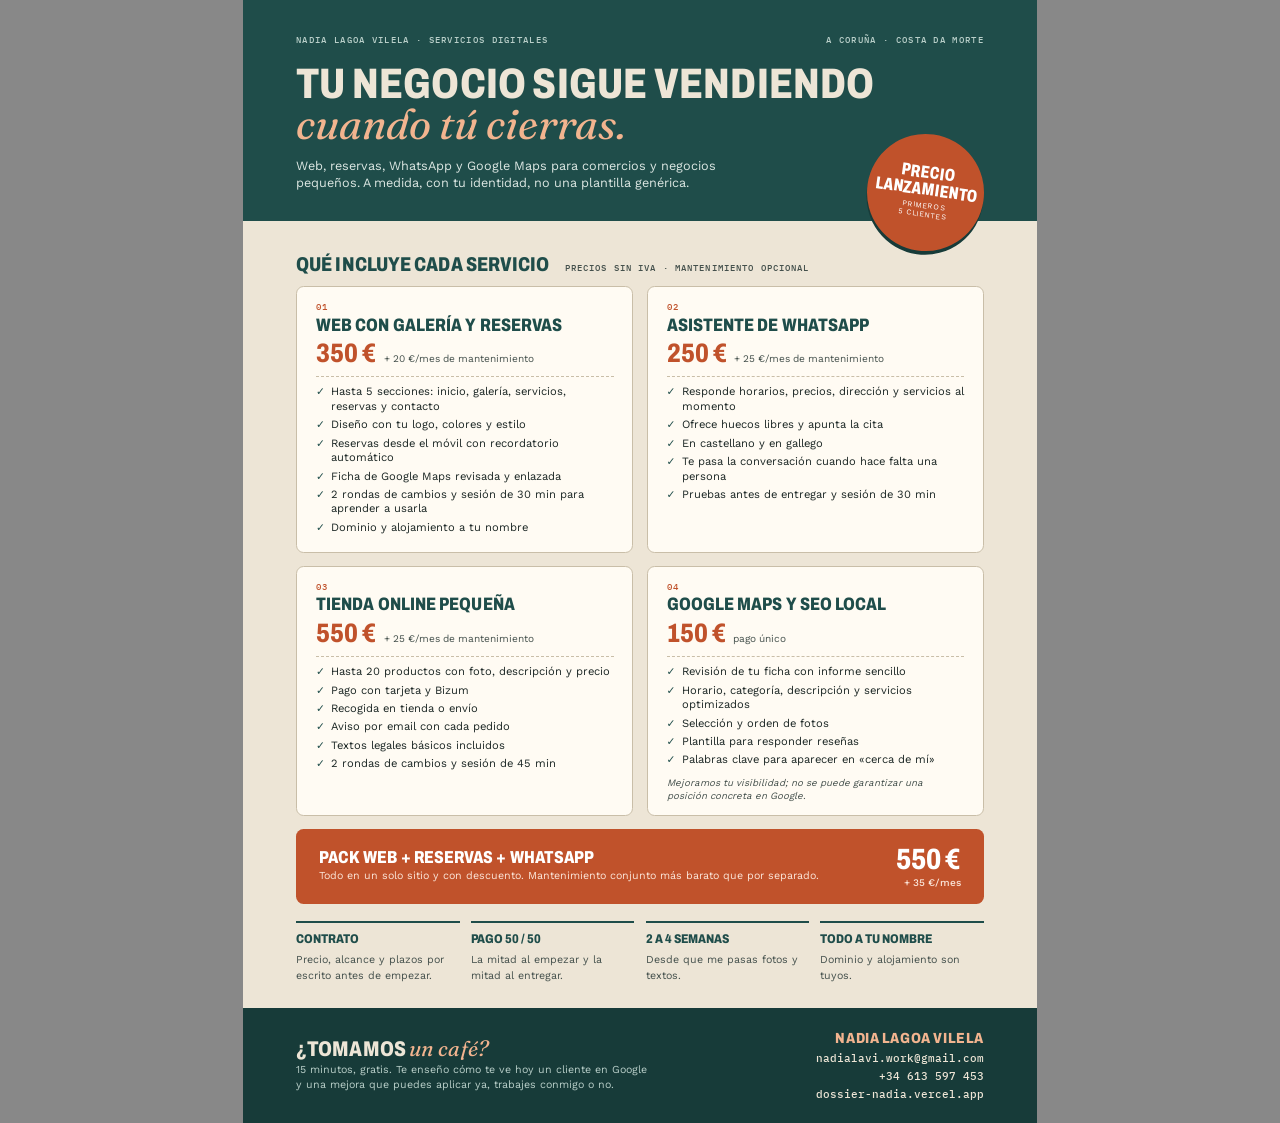
==== flyer/index.html @ ef5b016a "Añadir flyer A4 de servicios y precios (HTML, PDF y PNG) Co-Authored-By: Claude Sonnet 5.5 <noreply@" ====
<!doctype html>
<html lang="es">
<head>
<meta charset="utf-8">
<title>Flyer de servicios · Nadia Lagoa Vilela</title>
<link rel="stylesheet" href="../imprimir/fonts-local.css">
<style>
  @page{size:A4; margin:0}
  :root{
    --paper:#EDE5D6; --paper-2:#E2D8C4; --card:#FFFBF3;
    --ink:#1B2624; --ink-soft:#44504C; --line:#C9BEA8;
    --mar:#1F4D4A; --mar-2:#173B39; --amber:#C0522B; --amber-soft:#F2D3BF;
  }
  *{box-sizing:border-box}
  html,body{margin:0; padding:0; background:#888}
  body{font-family:'Work Sans',system-ui,sans-serif; color:var(--ink); font-size:9pt; line-height:1.35; -webkit-font-smoothing:antialiased; print-color-adjust:exact; -webkit-print-color-adjust:exact}
  .page{width:210mm; height:297mm; background:var(--paper); position:relative; overflow:hidden; margin:0 auto}

  h1,h2,h3{font-family:'Archivo','Arial Narrow',sans-serif; font-stretch:78%; font-weight:800; text-transform:uppercase; margin:0; line-height:.95; letter-spacing:.005em}
  .mono{font-family:'IBM Plex Mono',monospace}
  .script{font-family:'Fraunces',Georgia,serif; font-style:italic}

  /* cabecera */
  header{background:var(--mar); color:var(--paper); padding:9mm 14mm 8mm; position:relative}
  header .top{display:flex; justify-content:space-between; align-items:center; font-family:'IBM Plex Mono',monospace; font-size:7pt; letter-spacing:.14em; text-transform:uppercase; color:#B9CFC9; margin-bottom:4.5mm}
  header h1{font-size:32pt; color:var(--paper); max-width:160mm}
  header h1 .script{text-transform:none; font-weight:500; color:#F2B48F; letter-spacing:0}
  header p{margin:3mm 0 0; font-size:9.5pt; max-width:125mm; color:#DCE7E3}
  .badge{position:absolute; right:14mm; bottom:-8mm; background:var(--amber); color:#fff; width:31mm; height:31mm; border-radius:50%; display:flex; flex-direction:column; align-items:center; justify-content:center; text-align:center; transform:rotate(8deg); box-shadow:0 1mm 0 var(--mar-2)}
  .badge b{font-family:'Archivo',sans-serif; font-stretch:70%; font-weight:800; font-size:13pt; line-height:.95; text-transform:uppercase}
  .badge span{font-size:5.6pt; max-width:20mm; line-height:1.2; letter-spacing:.08em; text-transform:uppercase; margin-top:1mm}

  /* servicios */
  main{padding:9mm 14mm 0}
  .sec-title{display:flex; align-items:baseline; gap:4mm; margin-bottom:3mm}
  .sec-title h2{font-size:15pt; color:var(--mar)}
  .sec-title .mono{font-size:7pt; letter-spacing:.12em; text-transform:uppercase; color:var(--ink-soft)}
  .grid{display:grid; grid-template-columns:1fr 1fr; gap:3.5mm}
  .card{background:var(--card); border:1pt solid var(--line); border-radius:2mm; padding:3.6mm 5mm 3.4mm; position:relative}
  .card .num{font-family:'IBM Plex Mono',monospace; font-size:7pt; letter-spacing:.14em; color:var(--amber)}
  .card h3{font-size:13.5pt; color:var(--mar); margin:.8mm 0 2mm}
  .price{display:flex; align-items:baseline; gap:2mm; margin-bottom:2.2mm; padding-bottom:2.2mm; border-bottom:1pt dashed var(--line)}
  .price b{font-family:'Archivo',sans-serif; font-stretch:80%; font-weight:800; font-size:20pt; color:var(--amber); line-height:1}
  .price span{font-size:7.6pt; color:var(--ink-soft)}
  ul{list-style:none; margin:0; padding:0}
  li{position:relative; padding-left:4mm; margin-bottom:1mm; font-size:8.4pt; line-height:1.3}
  li::before{content:"✓"; position:absolute; left:0; top:0; color:var(--mar); font-weight:700; font-size:8pt}
  .no{margin-top:2.2mm; font-size:7.3pt; color:var(--ink-soft); font-style:italic}

  /* pack */
  .pack{margin-top:3.5mm; background:var(--amber); color:#fff; border-radius:2mm; padding:4.2mm 6mm; display:flex; align-items:center; justify-content:space-between; gap:6mm}
  .pack h3{font-size:13pt; color:#fff}
  .pack p{margin:.8mm 0 0; font-size:8pt; color:#FBE6DA}
  .pack .big{font-family:'Archivo',sans-serif; font-stretch:80%; font-weight:800; font-size:22pt; line-height:1; white-space:nowrap}
  .pack .big small{display:block; font-family:'Work Sans',sans-serif; font-stretch:100%; font-weight:500; font-size:7.6pt; text-align:right; margin-top:1mm; color:#FBE6DA}

  /* condiciones */
  .cond{margin-top:4.5mm; display:grid; grid-template-columns:repeat(4,1fr); gap:3mm}
  .cond div{border-top:2pt solid var(--mar); padding-top:2mm}
  .cond b{display:block; font-family:'Archivo',sans-serif; font-stretch:82%; font-weight:800; text-transform:uppercase; font-size:9.5pt; color:var(--mar); margin-bottom:.8mm}
  .cond span{font-size:8pt; color:var(--ink-soft)}

  /* contacto */
  footer{position:absolute; left:0; right:0; bottom:0; background:var(--mar-2); color:var(--paper); padding:5mm 14mm; display:flex; justify-content:space-between; align-items:center; gap:8mm}
  footer h2{font-size:16pt; color:var(--paper)}
  footer h2 .script{text-transform:none; font-weight:500; color:#F2B48F}
  footer p{margin:1mm 0 0; font-size:8pt; color:#B9CFC9}
  .contact{font-size:8.2pt; text-align:right; line-height:1.55}
  .contact b{font-family:'IBM Plex Mono',monospace; font-weight:500}
  .contact .name{font-family:'Archivo',sans-serif; font-stretch:82%; font-weight:800; text-transform:uppercase; font-size:11pt; letter-spacing:.04em; color:#F2B48F}
</style>
</head>
<body>
<div class="page">

  <header>
    <div class="top"><span>Nadia Lagoa Vilela · Servicios digitales</span><span>A Coruña · Costa da Morte</span></div>
    <h1>Tu negocio sigue vendiendo <span class="script">cuando tú cierras.</span></h1>
    <p>Web, reservas, WhatsApp y Google Maps para comercios y negocios pequeños. A medida, con tu identidad, no una plantilla genérica.</p>
    <div class="badge"><b>Precio<br>lanzamiento</b><span>primeros<br>5 clientes</span></div>
  </header>

  <main>
    <div class="sec-title"><h2>Qué incluye cada servicio</h2><span class="mono">Precios sin IVA · mantenimiento opcional</span></div>

    <div class="grid">
      <section class="card">
        <div class="num">01</div>
        <h3>Web con galería y reservas</h3>
        <div class="price"><b>350 €</b><span>+ 20 €/mes de mantenimiento</span></div>
        <ul>
          <li>Hasta 5 secciones: inicio, galería, servicios, reservas y contacto</li>
          <li>Diseño con tu logo, colores y estilo</li>
          <li>Reservas desde el móvil con recordatorio automático</li>
          <li>Ficha de Google Maps revisada y enlazada</li>
          <li>2 rondas de cambios y sesión de 30 min para aprender a usarla</li>
          <li>Dominio y alojamiento a tu nombre</li>
        </ul>
      </section>

      <section class="card">
        <div class="num">02</div>
        <h3>Asistente de WhatsApp</h3>
        <div class="price"><b>250 €</b><span>+ 25 €/mes de mantenimiento</span></div>
        <ul>
          <li>Responde horarios, precios, dirección y servicios al momento</li>
          <li>Ofrece huecos libres y apunta la cita</li>
          <li>En castellano y en gallego</li>
          <li>Te pasa la conversación cuando hace falta una persona</li>
          <li>Pruebas antes de entregar y sesión de 30 min</li>
        </ul>
      </section>

      <section class="card">
        <div class="num">03</div>
        <h3>Tienda online pequeña</h3>
        <div class="price"><b>550 €</b><span>+ 25 €/mes de mantenimiento</span></div>
        <ul>
          <li>Hasta 20 productos con foto, descripción y precio</li>
          <li>Pago con tarjeta y Bizum</li>
          <li>Recogida en tienda o envío</li>
          <li>Aviso por email con cada pedido</li>
          <li>Textos legales básicos incluidos</li>
          <li>2 rondas de cambios y sesión de 45 min</li>
        </ul>
      </section>

      <section class="card">
        <div class="num">04</div>
        <h3>Google Maps y SEO local</h3>
        <div class="price"><b>150 €</b><span>pago único</span></div>
        <ul>
          <li>Revisión de tu ficha con informe sencillo</li>
          <li>Horario, categoría, descripción y servicios optimizados</li>
          <li>Selección y orden de fotos</li>
          <li>Plantilla para responder reseñas</li>
          <li>Palabras clave para aparecer en «cerca de mí»</li>
        </ul>
        <div class="no">Mejoramos tu visibilidad; no se puede garantizar una posición concreta en Google.</div>
      </section>
    </div>

    <div class="pack">
      <div>
        <h3>Pack web + reservas + WhatsApp</h3>
        <p>Todo en un solo sitio y con descuento. Mantenimiento conjunto más barato que por separado.</p>
      </div>
      <div class="big">550 €<small>+ 35 €/mes</small></div>
    </div>

    <div class="cond">
      <div><b>Contrato</b><span>Precio, alcance y plazos por escrito antes de empezar.</span></div>
      <div><b>Pago 50 / 50</b><span>La mitad al empezar y la mitad al entregar.</span></div>
      <div><b>2 a 4 semanas</b><span>Desde que me pasas fotos y textos.</span></div>
      <div><b>Todo a tu nombre</b><span>Dominio y alojamiento son tuyos.</span></div>
    </div>
  </main>

  <footer>
    <div>
      <h2>¿Tomamos <span class="script">un café?</span></h2>
      <p>15 minutos, gratis. Te enseño cómo te ve hoy un cliente en Google<br>y una mejora que puedes aplicar ya, trabajes conmigo o no.</p>
    </div>
    <div class="contact">
      <div class="name">Nadia Lagoa Vilela</div>
      <div><b>nadialavi.work@gmail.com</b></div>
      <div><b>+34 613 597 453</b></div>
      <div><b>dossier-nadia.vercel.app</b></div>
    </div>
  </footer>

</div>
</body>
</html>
---- imprimir/fonts-local.css ----
/* vietnamese */
@font-face {
  font-family: 'Archivo';
  font-style: normal;
  font-weight: 500 800;
  font-stretch: 62% 125%;
  font-display: swap;
  src: url(fonts/archivo_v25_k3kQo8UDI-1M0wlSfdboLnnA.woff2) format('woff2');
  unicode-range: U+0102-0103, U+0110-0111, U+0128-0129, U+0168-0169, U+01A0-01A1, U+01AF-01B0, U+0300-0301, U+0303-0304, U+0308-0309, U+0323, U+0329, U+1EA0-1EF9, U+20AB;
}
/* latin-ext */
@font-face {
  font-family: 'Archivo';
  font-style: normal;
  font-weight: 500 800;
  font-stretch: 62% 125%;
  font-display: swap;
  src: url(fonts/archivo_v25_k3kQo8UDI-1M0wlSfdfoLnnA.woff2) format('woff2');
  unicode-range: U+0100-02BA, U+02BD-02C5, U+02C7-02CC, U+02CE-02D7, U+02DD-02FF, U+0304, U+0308, U+0329, U+1D00-1DBF, U+1E00-1E9F, U+1EF2-1EFF, U+2020, U+20A0-20AB, U+20AD-20C0, U+2113, U+2C60-2C7F, U+A720-A7FF;
}
/* latin */
@font-face {
  font-family: 'Archivo';
  font-style: normal;
  font-weight: 500 800;
  font-stretch: 62% 125%;
  font-display: swap;
  src: url(fonts/archivo_v25_k3kQo8UDI-1M0wlSfdnoLg.woff2) format('woff2');
  unicode-range: U+0000-00FF, U+0131, U+0152-0153, U+02BB-02BC, U+02C6, U+02DA, U+02DC, U+0304, U+0308, U+0329, U+2000-206F, U+20AC, U+2122, U+2191, U+2193, U+2212, U+2215, U+FEFF, U+FFFD;
}
/* vietnamese */
@font-face {
  font-family: 'Fraunces';
  font-style: italic;
  font-weight: 400;
  font-display: swap;
  src: url(fonts/fraunces_v38_6NUs8FyLNQOQZAnv9ZwNjucMHVn85Ni7emAe9lKqZTnbB-gzTK0K1ChJdt9hFwpX9W37ll9_mvIiQvTm.woff2) format('woff2');
  unicode-range: U+0102-0103, U+0110-0111, U+0128-0129, U+0168-0169, U+01A0-01A1, U+01AF-01B0, U+0300-0301, U+0303-0304, U+0308-0309, U+0323, U+0329, U+1EA0-1EF9, U+20AB;
}
/* latin-ext */
@font-face {
  font-family: 'Fraunces';
  font-style: italic;
  font-weight: 400;
  font-display: swap;
  src: url(fonts/fraunces_v38_6NUs8FyLNQOQZAnv9ZwNjucMHVn85Ni7emAe9lKqZTnbB-gzTK0K1ChJdt9hFwpX9W37ll9_mvMiQvTm.woff2) format('woff2');
  unicode-range: U+0100-02BA, U+02BD-02C5, U+02C7-02CC, U+02CE-02D7, U+02DD-02FF, U+0304, U+0308, U+0329, U+1D00-1DBF, U+1E00-1E9F, U+1EF2-1EFF, U+2020, U+20A0-20AB, U+20AD-20C0, U+2113, U+2C60-2C7F, U+A720-A7FF;
}
/* latin */
@font-face {
  font-family: 'Fraunces';
  font-style: italic;
  font-weight: 400;
  font-display: swap;
  src: url(fonts/fraunces_v38_6NUs8FyLNQOQZAnv9ZwNjucMHVn85Ni7emAe9lKqZTnbB-gzTK0K1ChJdt9hFwpX9W37ll9_mv0iQg.woff2) format('woff2');
  unicode-range: U+0000-00FF, U+0131, U+0152-0153, U+02BB-02BC, U+02C6, U+02DA, U+02DC, U+0304, U+0308, U+0329, U+2000-206F, U+20AC, U+2122, U+2191, U+2193, U+2212, U+2215, U+FEFF, U+FFFD;
}
/* cyrillic-ext */
@font-face {
  font-family: 'IBM Plex Mono';
  font-style: normal;
  font-weight: 500;
  font-display: swap;
  src: url(fonts/ibmplexmono_v20_-F6qfjptAgt5VM-kVkqdyU8n3twJwl1FgtIU.woff2) format('woff2');
  unicode-range: U+0460-052F, U+1C80-1C8A, U+20B4, U+2DE0-2DFF, U+A640-A69F, U+FE2E-FE2F;
}
/* cyrillic */
@font-face {
  font-family: 'IBM Plex Mono';
  font-style: normal;
  font-weight: 500;
  font-display: swap;
  src: url(fonts/ibmplexmono_v20_-F6qfjptAgt5VM-kVkqdyU8n3twJwlRFgtIU.woff2) format('woff2');
  unicode-range: U+0301, U+0400-045F, U+0490-0491, U+04B0-04B1, U+2116;
}
/* vietnamese */
@font-face {
  font-family: 'IBM Plex Mono';
  font-style: normal;
  font-weight: 500;
  font-display: swap;
  src: url(fonts/ibmplexmono_v20_-F6qfjptAgt5VM-kVkqdyU8n3twJwl9FgtIU.woff2) format('woff2');
  unicode-range: U+0102-0103, U+0110-0111, U+0128-0129, U+0168-0169, U+01A0-01A1, U+01AF-01B0, U+0300-0301, U+0303-0304, U+0308-0309, U+0323, U+0329, U+1EA0-1EF9, U+20AB;
}
/* latin-ext */
@font-face {
  font-family: 'IBM Plex Mono';
  font-style: normal;
  font-weight: 500;
  font-display: swap;
  src: url(fonts/ibmplexmono_v20_-F6qfjptAgt5VM-kVkqdyU8n3twJwl5FgtIU.woff2) format('woff2');
  unicode-range: U+0100-02BA, U+02BD-02C5, U+02C7-02CC, U+02CE-02D7, U+02DD-02FF, U+0304, U+0308, U+0329, U+1D00-1DBF, U+1E00-1E9F, U+1EF2-1EFF, U+2020, U+20A0-20AB, U+20AD-20C0, U+2113, U+2C60-2C7F, U+A720-A7FF;
}
/* latin */
@font-face {
  font-family: 'IBM Plex Mono';
  font-style: normal;
  font-weight: 500;
  font-display: swap;
  src: url(fonts/ibmplexmono_v20_-F6qfjptAgt5VM-kVkqdyU8n3twJwlBFgg.woff2) format('woff2');
  unicode-range: U+0000-00FF, U+0131, U+0152-0153, U+02BB-02BC, U+02C6, U+02DA, U+02DC, U+0304, U+0308, U+0329, U+2000-206F, U+20AC, U+2122, U+2191, U+2193, U+2212, U+2215, U+FEFF, U+FFFD;
}
/* cyrillic-ext */
@font-face {
  font-family: 'IBM Plex Mono';
  font-style: normal;
  font-weight: 600;
  font-display: swap;
  src: url(fonts/ibmplexmono_v20_-F6qfjptAgt5VM-kVkqdyU8n3vAOwl1FgtIU.woff2) format('woff2');
  unicode-range: U+0460-052F, U+1C80-1C8A, U+20B4, U+2DE0-2DFF, U+A640-A69F, U+FE2E-FE2F;
}
/* cyrillic */
@font-face {
  font-family: 'IBM Plex Mono';
  font-style: normal;
  font-weight: 600;
  font-display: swap;
  src: url(fonts/ibmplexmono_v20_-F6qfjptAgt5VM-kVkqdyU8n3vAOwlRFgtIU.woff2) format('woff2');
  unicode-range: U+0301, U+0400-045F, U+0490-0491, U+04B0-04B1, U+2116;
}
/* vietnamese */
@font-face {
  font-family: 'IBM Plex Mono';
  font-style: normal;
  font-weight: 600;
  font-display: swap;
  src: url(fonts/ibmplexmono_v20_-F6qfjptAgt5VM-kVkqdyU8n3vAOwl9FgtIU.woff2) format('woff2');
  unicode-range: U+0102-0103, U+0110-0111, U+0128-0129, U+0168-0169, U+01A0-01A1, U+01AF-01B0, U+0300-0301, U+0303-0304, U+0308-0309, U+0323, U+0329, U+1EA0-1EF9, U+20AB;
}
/* latin-ext */
@font-face {
  font-family: 'IBM Plex Mono';
  font-style: normal;
  font-weight: 600;
  font-display: swap;
  src: url(fonts/ibmplexmono_v20_-F6qfjptAgt5VM-kVkqdyU8n3vAOwl5FgtIU.woff2) format('woff2');
  unicode-range: U+0100-02BA, U+02BD-02C5, U+02C7-02CC, U+02CE-02D7, U+02DD-02FF, U+0304, U+0308, U+0329, U+1D00-1DBF, U+1E00-1E9F, U+1EF2-1EFF, U+2020, U+20A0-20AB, U+20AD-20C0, U+2113, U+2C60-2C7F, U+A720-A7FF;
}
/* latin */
@font-face {
  font-family: 'IBM Plex Mono';
  font-style: normal;
  font-weight: 600;
  font-display: swap;
  src: url(fonts/ibmplexmono_v20_-F6qfjptAgt5VM-kVkqdyU8n3vAOwlBFgg.woff2) format('woff2');
  unicode-range: U+0000-00FF, U+0131, U+0152-0153, U+02BB-02BC, U+02C6, U+02DA, U+02DC, U+0304, U+0308, U+0329, U+2000-206F, U+20AC, U+2122, U+2191, U+2193, U+2212, U+2215, U+FEFF, U+FFFD;
}
/* vietnamese */
@font-face {
  font-family: 'Work Sans';
  font-style: normal;
  font-weight: 400;
  font-display: swap;
  src: url(fonts/worksans_v24_QGYsz_wNahGAdqQ43Rh_c6Dpp_k.woff2) format('woff2');
  unicode-range: U+0102-0103, U+0110-0111, U+0128-0129, U+0168-0169, U+01A0-01A1, U+01AF-01B0, U+0300-0301, U+0303-0304, U+0308-0309, U+0323, U+0329, U+1EA0-1EF9, U+20AB;
}
/* latin-ext */
@font-face {
  font-family: 'Work Sans';
  font-style: normal;
  font-weight: 400;
  font-display: swap;
  src: url(fonts/worksans_v24_QGYsz_wNahGAdqQ43Rh_cqDpp_k.woff2) format('woff2');
  unicode-range: U+0100-02BA, U+02BD-02C5, U+02C7-02CC, U+02CE-02D7, U+02DD-02FF, U+0304, U+0308, U+0329, U+1D00-1DBF, U+1E00-1E9F, U+1EF2-1EFF, U+2020, U+20A0-20AB, U+20AD-20C0, U+2113, U+2C60-2C7F, U+A720-A7FF;
}
/* latin */
@font-face {
  font-family: 'Work Sans';
  font-style: normal;
  font-weight: 400;
  font-display: swap;
  src: url(fonts/worksans_v24_QGYsz_wNahGAdqQ43Rh_fKDp.woff2) format('woff2');
  unicode-range: U+0000-00FF, U+0131, U+0152-0153, U+02BB-02BC, U+02C6, U+02DA, U+02DC, U+0304, U+0308, U+0329, U+2000-206F, U+20AC, U+2122, U+2191, U+2193, U+2212, U+2215, U+FEFF, U+FFFD;
}
/* vietnamese */
@font-face {
  font-family: 'Work Sans';
  font-style: normal;
  font-weight: 500;
  font-display: swap;
  src: url(fonts/worksans_v24_QGYsz_wNahGAdqQ43Rh_c6Dpp_k.woff2) format('woff2');
  unicode-range: U+0102-0103, U+0110-0111, U+0128-0129, U+0168-0169, U+01A0-01A1, U+01AF-01B0, U+0300-0301, U+0303-0304, U+0308-0309, U+0323, U+0329, U+1EA0-1EF9, U+20AB;
}
/* latin-ext */
@font-face {
  font-family: 'Work Sans';
  font-style: normal;
  font-weight: 500;
  font-display: swap;
  src: url(fonts/worksans_v24_QGYsz_wNahGAdqQ43Rh_cqDpp_k.woff2) format('woff2');
  unicode-range: U+0100-02BA, U+02BD-02C5, U+02C7-02CC, U+02CE-02D7, U+02DD-02FF, U+0304, U+0308, U+0329, U+1D00-1DBF, U+1E00-1E9F, U+1EF2-1EFF, U+2020, U+20A0-20AB, U+20AD-20C0, U+2113, U+2C60-2C7F, U+A720-A7FF;
}
/* latin */
@font-face {
  font-family: 'Work Sans';
  font-style: normal;
  font-weight: 500;
  font-display: swap;
  src: url(fonts/worksans_v24_QGYsz_wNahGAdqQ43Rh_fKDp.woff2) format('woff2');
  unicode-range: U+0000-00FF, U+0131, U+0152-0153, U+02BB-02BC, U+02C6, U+02DA, U+02DC, U+0304, U+0308, U+0329, U+2000-206F, U+20AC, U+2122, U+2191, U+2193, U+2212, U+2215, U+FEFF, U+FFFD;
}
/* vietnamese */
@font-face {
  font-family: 'Work Sans';
  font-style: normal;
  font-weight: 600;
  font-display: swap;
  src: url(fonts/worksans_v24_QGYsz_wNahGAdqQ43Rh_c6Dpp_k.woff2) format('woff2');
  unicode-range: U+0102-0103, U+0110-0111, U+0128-0129, U+0168-0169, U+01A0-01A1, U+01AF-01B0, U+0300-0301, U+0303-0304, U+0308-0309, U+0323, U+0329, U+1EA0-1EF9, U+20AB;
}
/* latin-ext */
@font-face {
  font-family: 'Work Sans';
  font-style: normal;
  font-weight: 600;
  font-display: swap;
  src: url(fonts/worksans_v24_QGYsz_wNahGAdqQ43Rh_cqDpp_k.woff2) format('woff2');
  unicode-range: U+0100-02BA, U+02BD-02C5, U+02C7-02CC, U+02CE-02D7, U+02DD-02FF, U+0304, U+0308, U+0329, U+1D00-1DBF, U+1E00-1E9F, U+1EF2-1EFF, U+2020, U+20A0-20AB, U+20AD-20C0, U+2113, U+2C60-2C7F, U+A720-A7FF;
}
/* latin */
@font-face {
  font-family: 'Work Sans';
  font-style: normal;
  font-weight: 600;
  font-display: swap;
  src: url(fonts/worksans_v24_QGYsz_wNahGAdqQ43Rh_fKDp.woff2) format('woff2');
  unicode-range: U+0000-00FF, U+0131, U+0152-0153, U+02BB-02BC, U+02C6, U+02DA, U+02DC, U+0304, U+0308, U+0329, U+2000-206F, U+20AC, U+2122, U+2191, U+2193, U+2212, U+2215, U+FEFF, U+FFFD;
}
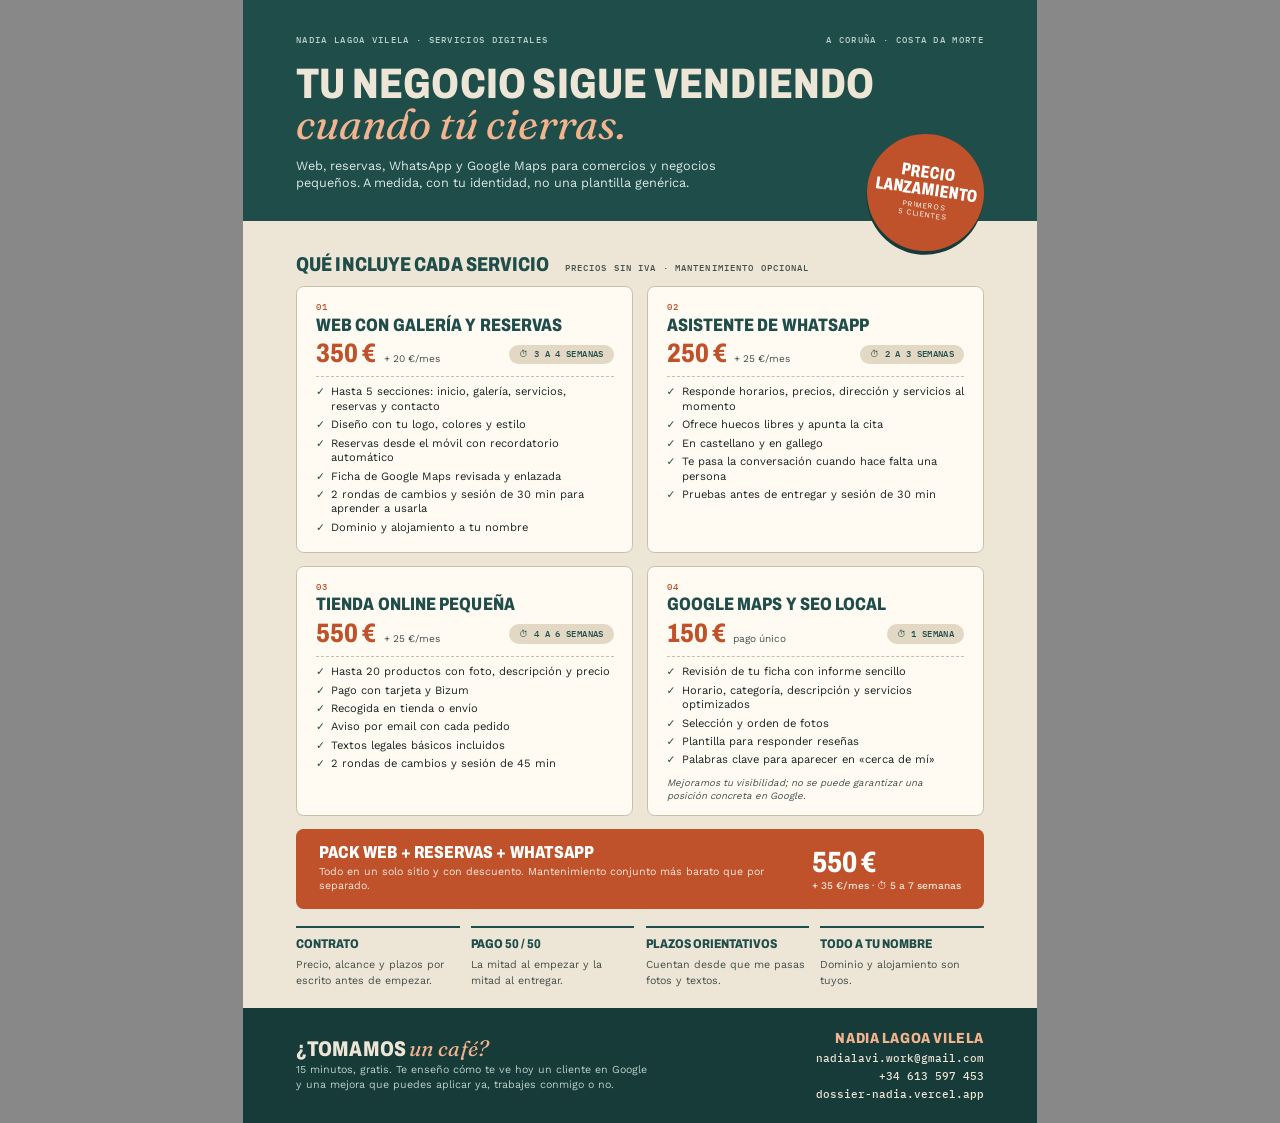
==== commit 0559abb4: "Flyer: añadir plazos orientativos de entrega por servicio Co-Authored-By: Claude Sonnet 5.5 <noreply" ====
--- a/flyer/index.html
+++ b/flyer/index.html
@@ -40,8 +40,9 @@
   .card .num{font-family:'IBM Plex Mono',monospace; font-size:7pt; letter-spacing:.14em; color:var(--amber)}
   .card h3{font-size:13.5pt; color:var(--mar); margin:.8mm 0 2mm}
   .price{display:flex; align-items:baseline; gap:2mm; margin-bottom:2.2mm; padding-bottom:2.2mm; border-bottom:1pt dashed var(--line)}
-  .price b{font-family:'Archivo',sans-serif; font-stretch:80%; font-weight:800; font-size:20pt; color:var(--amber); line-height:1}
+  .price b{white-space:nowrap; font-family:'Archivo',sans-serif; font-stretch:80%; font-weight:800; font-size:20pt; color:var(--amber); line-height:1}
   .price span{font-size:7.6pt; color:var(--ink-soft)}
+  .price .plazo{margin-left:auto; align-self:center; white-space:nowrap; font-family:'IBM Plex Mono',monospace; font-size:6.8pt; letter-spacing:.04em; text-transform:uppercase; color:var(--mar); background:var(--paper-2); border-radius:10mm; padding:1mm 2.6mm}
   ul{list-style:none; margin:0; padding:0}
   li{position:relative; padding-left:4mm; margin-bottom:1mm; font-size:8.4pt; line-height:1.3}
   li::before{content:"✓"; position:absolute; left:0; top:0; color:var(--mar); font-weight:700; font-size:8pt}
@@ -87,7 +88,7 @@
       <section class="card">
         <div class="num">01</div>
         <h3>Web con galería y reservas</h3>
-        <div class="price"><b>350 €</b><span>+ 20 €/mes de mantenimiento</span></div>
+        <div class="price"><b>350 €</b><span>+ 20 €/mes</span><span class="plazo">⏱ 3 a 4 semanas</span></div>
         <ul>
           <li>Hasta 5 secciones: inicio, galería, servicios, reservas y contacto</li>
           <li>Diseño con tu logo, colores y estilo</li>
@@ -101,7 +102,7 @@
       <section class="card">
         <div class="num">02</div>
         <h3>Asistente de WhatsApp</h3>
-        <div class="price"><b>250 €</b><span>+ 25 €/mes de mantenimiento</span></div>
+        <div class="price"><b>250 €</b><span>+ 25 €/mes</span><span class="plazo">⏱ 2 a 3 semanas</span></div>
         <ul>
           <li>Responde horarios, precios, dirección y servicios al momento</li>
           <li>Ofrece huecos libres y apunta la cita</li>
@@ -114,7 +115,7 @@
       <section class="card">
         <div class="num">03</div>
         <h3>Tienda online pequeña</h3>
-        <div class="price"><b>550 €</b><span>+ 25 €/mes de mantenimiento</span></div>
+        <div class="price"><b>550 €</b><span>+ 25 €/mes</span><span class="plazo">⏱ 4 a 6 semanas</span></div>
         <ul>
           <li>Hasta 20 productos con foto, descripción y precio</li>
           <li>Pago con tarjeta y Bizum</li>
@@ -128,7 +129,7 @@
       <section class="card">
         <div class="num">04</div>
         <h3>Google Maps y SEO local</h3>
-        <div class="price"><b>150 €</b><span>pago único</span></div>
+        <div class="price"><b>150 €</b><span>pago único</span><span class="plazo">⏱ 1 semana</span></div>
         <ul>
           <li>Revisión de tu ficha con informe sencillo</li>
           <li>Horario, categoría, descripción y servicios optimizados</li>
@@ -145,13 +146,13 @@
         <h3>Pack web + reservas + WhatsApp</h3>
         <p>Todo en un solo sitio y con descuento. Mantenimiento conjunto más barato que por separado.</p>
       </div>
-      <div class="big">550 €<small>+ 35 €/mes</small></div>
+      <div class="big">550 €<small>+ 35 €/mes · ⏱ 5 a 7 semanas</small></div>
     </div>
 
     <div class="cond">
       <div><b>Contrato</b><span>Precio, alcance y plazos por escrito antes de empezar.</span></div>
       <div><b>Pago 50 / 50</b><span>La mitad al empezar y la mitad al entregar.</span></div>
-      <div><b>2 a 4 semanas</b><span>Desde que me pasas fotos y textos.</span></div>
+      <div><b>Plazos orientativos</b><span>Cuentan desde que me pasas fotos y textos.</span></div>
       <div><b>Todo a tu nombre</b><span>Dominio y alojamiento son tuyos.</span></div>
     </div>
   </main>
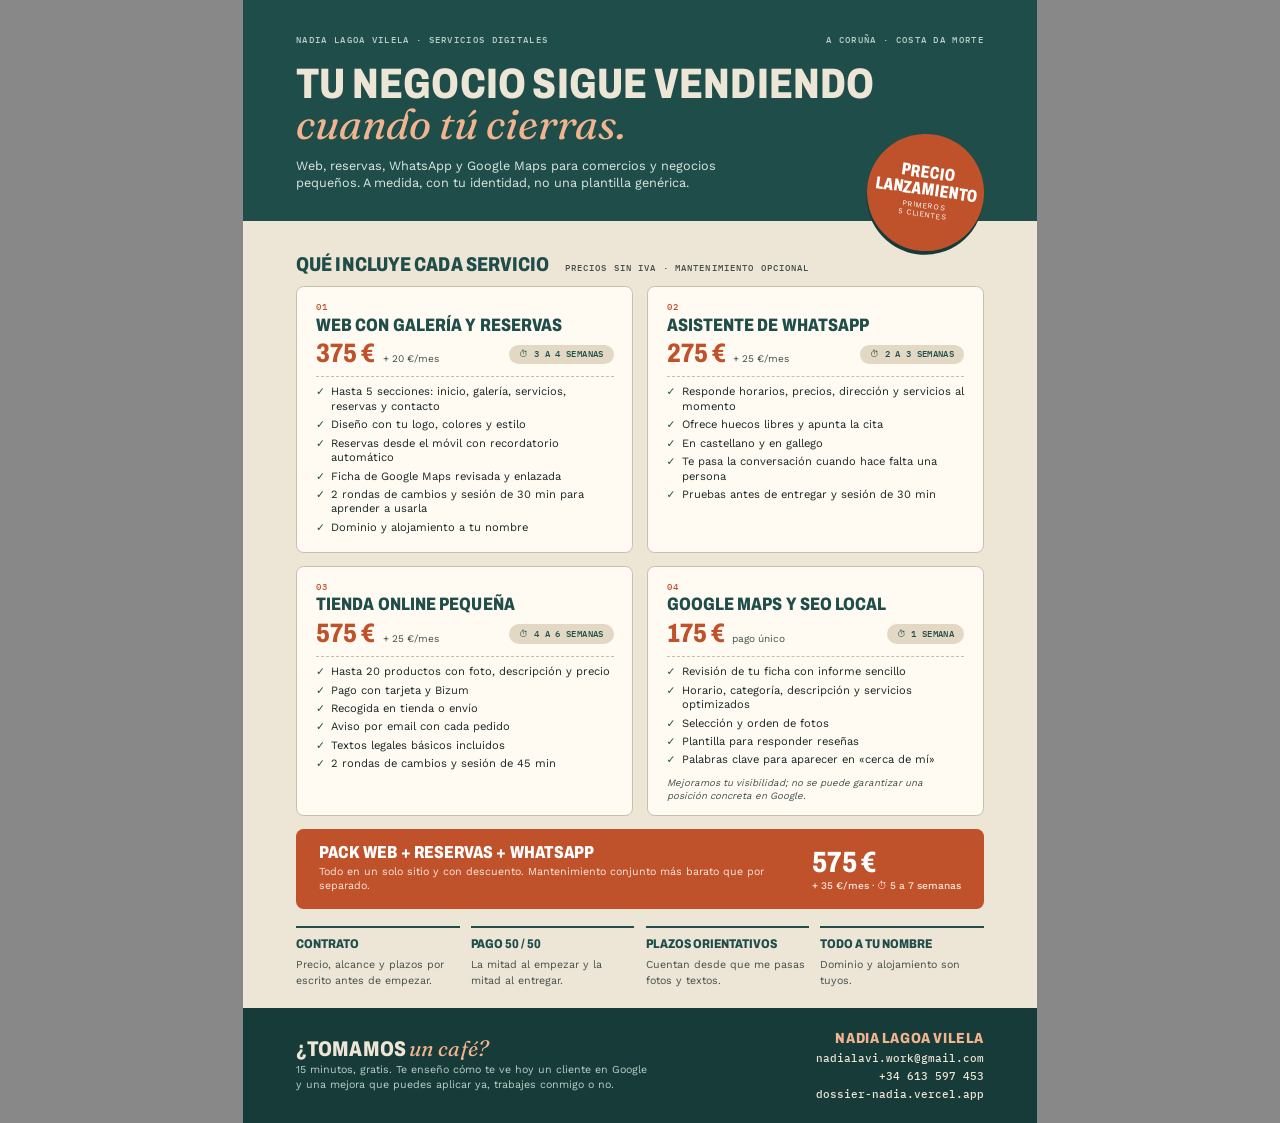
==== commit 8c83e06e: "Flyer: subir 25 € los precios únicos y el pack Co-Authored-By: Claude Sonnet 5.5 <noreply@anthropic." ====
--- a/flyer/index.html
+++ b/flyer/index.html
@@ -88,7 +88,7 @@
       <section class="card">
         <div class="num">01</div>
         <h3>Web con galería y reservas</h3>
-        <div class="price"><b>350 €</b><span>+ 20 €/mes</span><span class="plazo">⏱ 3 a 4 semanas</span></div>
+        <div class="price"><b>375 €</b><span>+ 20 €/mes</span><span class="plazo">⏱ 3 a 4 semanas</span></div>
         <ul>
           <li>Hasta 5 secciones: inicio, galería, servicios, reservas y contacto</li>
           <li>Diseño con tu logo, colores y estilo</li>
@@ -102,7 +102,7 @@
       <section class="card">
         <div class="num">02</div>
         <h3>Asistente de WhatsApp</h3>
-        <div class="price"><b>250 €</b><span>+ 25 €/mes</span><span class="plazo">⏱ 2 a 3 semanas</span></div>
+        <div class="price"><b>275 €</b><span>+ 25 €/mes</span><span class="plazo">⏱ 2 a 3 semanas</span></div>
         <ul>
           <li>Responde horarios, precios, dirección y servicios al momento</li>
           <li>Ofrece huecos libres y apunta la cita</li>
@@ -115,7 +115,7 @@
       <section class="card">
         <div class="num">03</div>
         <h3>Tienda online pequeña</h3>
-        <div class="price"><b>550 €</b><span>+ 25 €/mes</span><span class="plazo">⏱ 4 a 6 semanas</span></div>
+        <div class="price"><b>575 €</b><span>+ 25 €/mes</span><span class="plazo">⏱ 4 a 6 semanas</span></div>
         <ul>
           <li>Hasta 20 productos con foto, descripción y precio</li>
           <li>Pago con tarjeta y Bizum</li>
@@ -129,7 +129,7 @@
       <section class="card">
         <div class="num">04</div>
         <h3>Google Maps y SEO local</h3>
-        <div class="price"><b>150 €</b><span>pago único</span><span class="plazo">⏱ 1 semana</span></div>
+        <div class="price"><b>175 €</b><span>pago único</span><span class="plazo">⏱ 1 semana</span></div>
         <ul>
           <li>Revisión de tu ficha con informe sencillo</li>
           <li>Horario, categoría, descripción y servicios optimizados</li>
@@ -146,7 +146,7 @@
         <h3>Pack web + reservas + WhatsApp</h3>
         <p>Todo en un solo sitio y con descuento. Mantenimiento conjunto más barato que por separado.</p>
       </div>
-      <div class="big">550 €<small>+ 35 €/mes · ⏱ 5 a 7 semanas</small></div>
+      <div class="big">575 €<small>+ 35 €/mes · ⏱ 5 a 7 semanas</small></div>
     </div>
 
     <div class="cond">
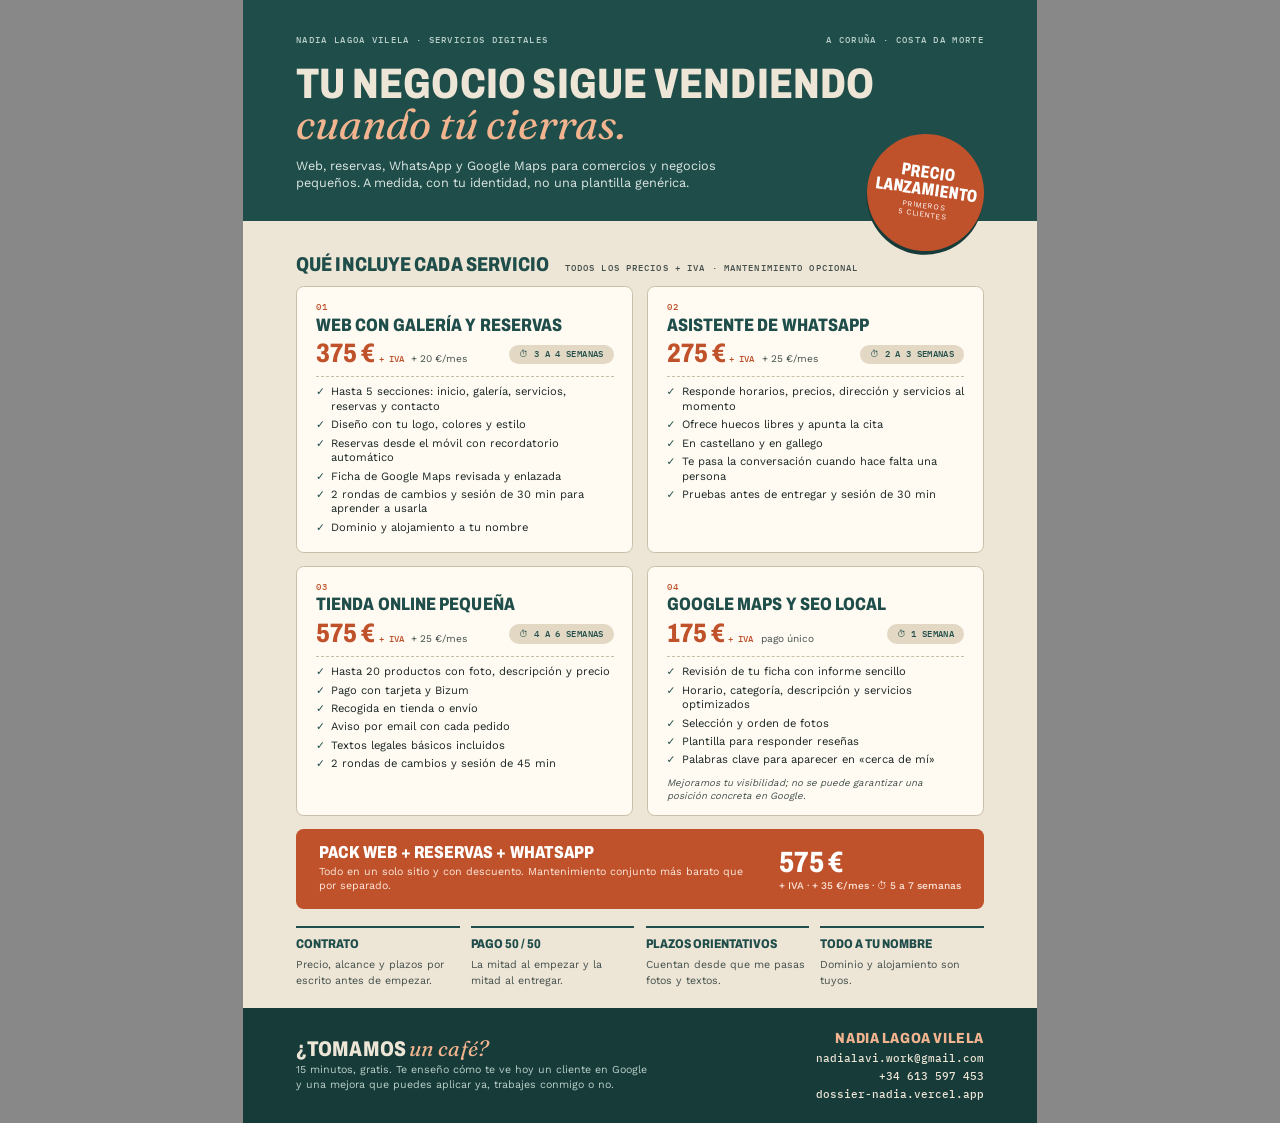
==== commit d68536aa: "Flyer: mostrar + IVA junto a cada precio Co-Authored-By: Claude Sonnet 5.5 <noreply@anthropic.com> C" ====
--- a/flyer/index.html
+++ b/flyer/index.html
@@ -42,6 +42,7 @@
   .price{display:flex; align-items:baseline; gap:2mm; margin-bottom:2.2mm; padding-bottom:2.2mm; border-bottom:1pt dashed var(--line)}
   .price b{white-space:nowrap; font-family:'Archivo',sans-serif; font-stretch:80%; font-weight:800; font-size:20pt; color:var(--amber); line-height:1}
   .price span{font-size:7.6pt; color:var(--ink-soft)}
+  .price .iva{font-family:'IBM Plex Mono',monospace; font-size:7pt; font-weight:500; color:var(--amber); margin-left:-1mm}
   .price .plazo{margin-left:auto; align-self:center; white-space:nowrap; font-family:'IBM Plex Mono',monospace; font-size:6.8pt; letter-spacing:.04em; text-transform:uppercase; color:var(--mar); background:var(--paper-2); border-radius:10mm; padding:1mm 2.6mm}
   ul{list-style:none; margin:0; padding:0}
   li{position:relative; padding-left:4mm; margin-bottom:1mm; font-size:8.4pt; line-height:1.3}
@@ -82,13 +83,13 @@
   </header>
 
   <main>
-    <div class="sec-title"><h2>Qué incluye cada servicio</h2><span class="mono">Precios sin IVA · mantenimiento opcional</span></div>
+    <div class="sec-title"><h2>Qué incluye cada servicio</h2><span class="mono">Todos los precios + IVA · mantenimiento opcional</span></div>
 
     <div class="grid">
       <section class="card">
         <div class="num">01</div>
         <h3>Web con galería y reservas</h3>
-        <div class="price"><b>375 €</b><span>+ 20 €/mes</span><span class="plazo">⏱ 3 a 4 semanas</span></div>
+        <div class="price"><b>375 €</b><span class="iva">+ IVA</span><span>+ 20 €/mes</span><span class="plazo">⏱ 3 a 4 semanas</span></div>
         <ul>
           <li>Hasta 5 secciones: inicio, galería, servicios, reservas y contacto</li>
           <li>Diseño con tu logo, colores y estilo</li>
@@ -102,7 +103,7 @@
       <section class="card">
         <div class="num">02</div>
         <h3>Asistente de WhatsApp</h3>
-        <div class="price"><b>275 €</b><span>+ 25 €/mes</span><span class="plazo">⏱ 2 a 3 semanas</span></div>
+        <div class="price"><b>275 €</b><span class="iva">+ IVA</span><span>+ 25 €/mes</span><span class="plazo">⏱ 2 a 3 semanas</span></div>
         <ul>
           <li>Responde horarios, precios, dirección y servicios al momento</li>
           <li>Ofrece huecos libres y apunta la cita</li>
@@ -115,7 +116,7 @@
       <section class="card">
         <div class="num">03</div>
         <h3>Tienda online pequeña</h3>
-        <div class="price"><b>575 €</b><span>+ 25 €/mes</span><span class="plazo">⏱ 4 a 6 semanas</span></div>
+        <div class="price"><b>575 €</b><span class="iva">+ IVA</span><span>+ 25 €/mes</span><span class="plazo">⏱ 4 a 6 semanas</span></div>
         <ul>
           <li>Hasta 20 productos con foto, descripción y precio</li>
           <li>Pago con tarjeta y Bizum</li>
@@ -129,7 +130,7 @@
       <section class="card">
         <div class="num">04</div>
         <h3>Google Maps y SEO local</h3>
-        <div class="price"><b>175 €</b><span>pago único</span><span class="plazo">⏱ 1 semana</span></div>
+        <div class="price"><b>175 €</b><span class="iva">+ IVA</span><span>pago único</span><span class="plazo">⏱ 1 semana</span></div>
         <ul>
           <li>Revisión de tu ficha con informe sencillo</li>
           <li>Horario, categoría, descripción y servicios optimizados</li>
@@ -146,7 +147,7 @@
         <h3>Pack web + reservas + WhatsApp</h3>
         <p>Todo en un solo sitio y con descuento. Mantenimiento conjunto más barato que por separado.</p>
       </div>
-      <div class="big">575 €<small>+ 35 €/mes · ⏱ 5 a 7 semanas</small></div>
+      <div class="big">575 €<small>+ IVA · + 35 €/mes · ⏱ 5 a 7 semanas</small></div>
     </div>
 
     <div class="cond">
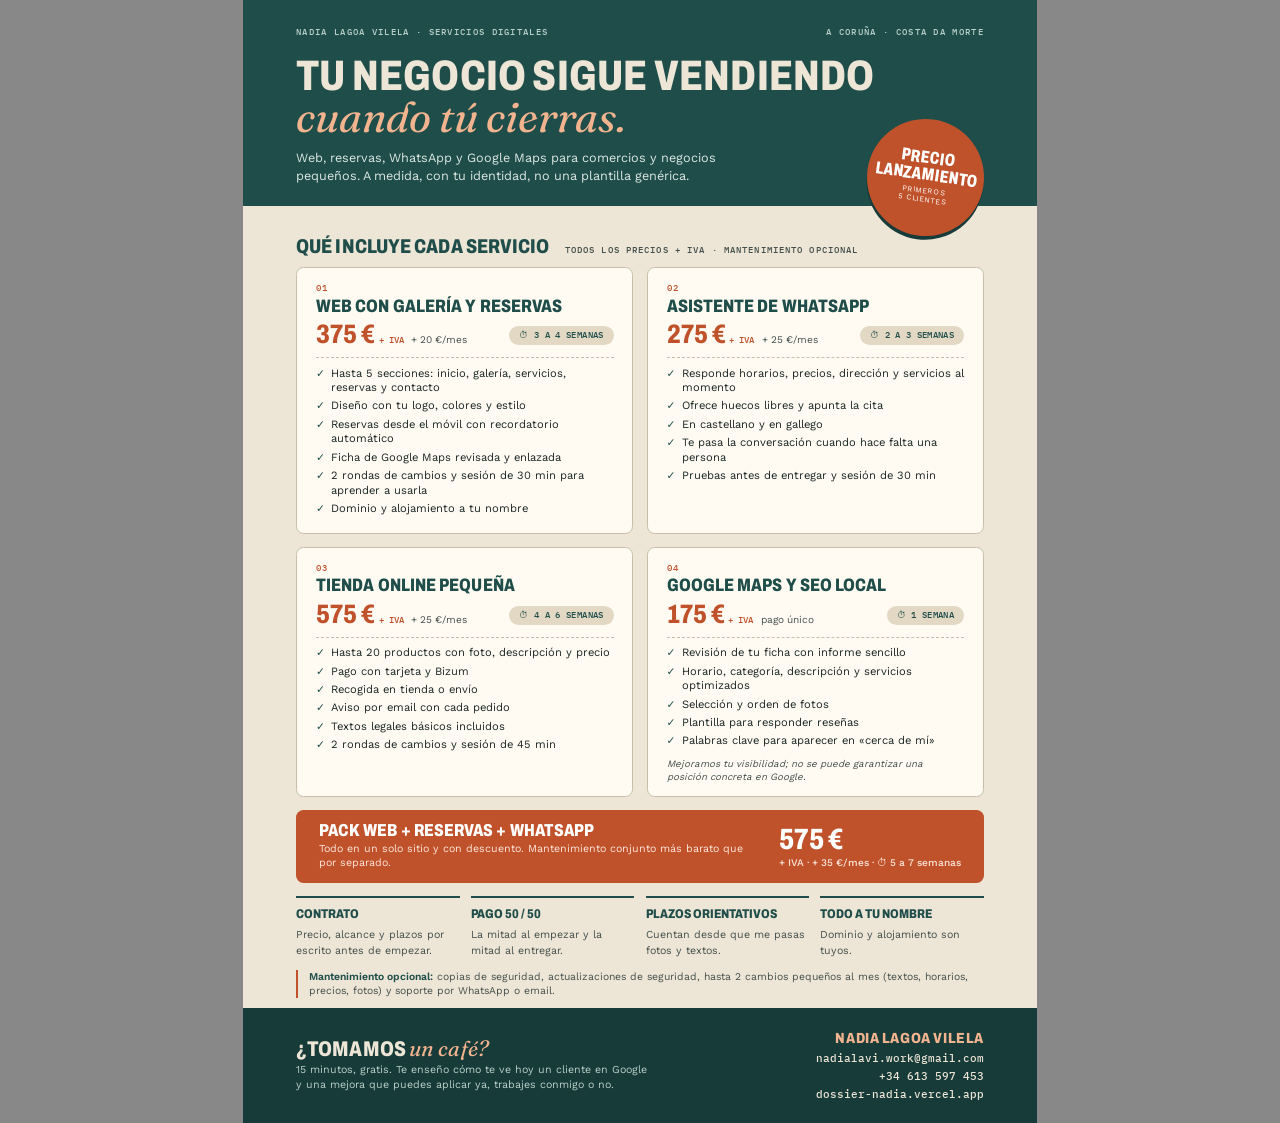
==== commit 2d9e750f: "Flyer: explicar qué incluye el mantenimiento opcional Co-Authored-By: Claude Sonnet 5.5 <noreply@ant" ====
--- a/flyer/index.html
+++ b/flyer/index.html
@@ -21,7 +21,7 @@
   .script{font-family:'Fraunces',Georgia,serif; font-style:italic}
 
   /* cabecera */
-  header{background:var(--mar); color:var(--paper); padding:9mm 14mm 8mm; position:relative}
+  header{background:var(--mar); color:var(--paper); padding:7mm 14mm 6mm; position:relative}
   header .top{display:flex; justify-content:space-between; align-items:center; font-family:'IBM Plex Mono',monospace; font-size:7pt; letter-spacing:.14em; text-transform:uppercase; color:#B9CFC9; margin-bottom:4.5mm}
   header h1{font-size:32pt; color:var(--paper); max-width:160mm}
   header h1 .script{text-transform:none; font-weight:500; color:#F2B48F; letter-spacing:0}
@@ -31,7 +31,7 @@
   .badge span{font-size:5.6pt; max-width:20mm; line-height:1.2; letter-spacing:.08em; text-transform:uppercase; margin-top:1mm}
 
   /* servicios */
-  main{padding:9mm 14mm 0}
+  main{padding:8mm 14mm 0}
   .sec-title{display:flex; align-items:baseline; gap:4mm; margin-bottom:3mm}
   .sec-title h2{font-size:15pt; color:var(--mar)}
   .sec-title .mono{font-size:7pt; letter-spacing:.12em; text-transform:uppercase; color:var(--ink-soft)}
@@ -50,17 +50,20 @@
   .no{margin-top:2.2mm; font-size:7.3pt; color:var(--ink-soft); font-style:italic}
 
   /* pack */
-  .pack{margin-top:3.5mm; background:var(--amber); color:#fff; border-radius:2mm; padding:4.2mm 6mm; display:flex; align-items:center; justify-content:space-between; gap:6mm}
+  .pack{margin-top:3.5mm; background:var(--amber); color:#fff; border-radius:2mm; padding:3.2mm 6mm; display:flex; align-items:center; justify-content:space-between; gap:6mm}
   .pack h3{font-size:13pt; color:#fff}
   .pack p{margin:.8mm 0 0; font-size:8pt; color:#FBE6DA}
   .pack .big{font-family:'Archivo',sans-serif; font-stretch:80%; font-weight:800; font-size:22pt; line-height:1; white-space:nowrap}
   .pack .big small{display:block; font-family:'Work Sans',sans-serif; font-stretch:100%; font-weight:500; font-size:7.6pt; text-align:right; margin-top:1mm; color:#FBE6DA}
 
   /* condiciones */
-  .cond{margin-top:4.5mm; display:grid; grid-template-columns:repeat(4,1fr); gap:3mm}
+  .cond{margin-top:3.5mm; display:grid; grid-template-columns:repeat(4,1fr); gap:3mm}
   .cond div{border-top:2pt solid var(--mar); padding-top:2mm}
   .cond b{display:block; font-family:'Archivo',sans-serif; font-stretch:82%; font-weight:800; text-transform:uppercase; font-size:9.5pt; color:var(--mar); margin-bottom:.8mm}
   .cond span{font-size:8pt; color:var(--ink-soft)}
+
+  .mant{margin-top:3mm; font-size:7.8pt; color:var(--ink-soft); border-left:2pt solid var(--amber); padding-left:3mm}
+  .mant b{color:var(--mar)}
 
   /* contacto */
   footer{position:absolute; left:0; right:0; bottom:0; background:var(--mar-2); color:var(--paper); padding:5mm 14mm; display:flex; justify-content:space-between; align-items:center; gap:8mm}
@@ -156,6 +159,8 @@
       <div><b>Plazos orientativos</b><span>Cuentan desde que me pasas fotos y textos.</span></div>
       <div><b>Todo a tu nombre</b><span>Dominio y alojamiento son tuyos.</span></div>
     </div>
+
+    <div class="mant"><b>Mantenimiento opcional:</b> copias de seguridad, actualizaciones de seguridad, hasta 2 cambios pequeños al mes (textos, horarios, precios, fotos) y soporte por WhatsApp o email.</div>
   </main>
 
   <footer>
